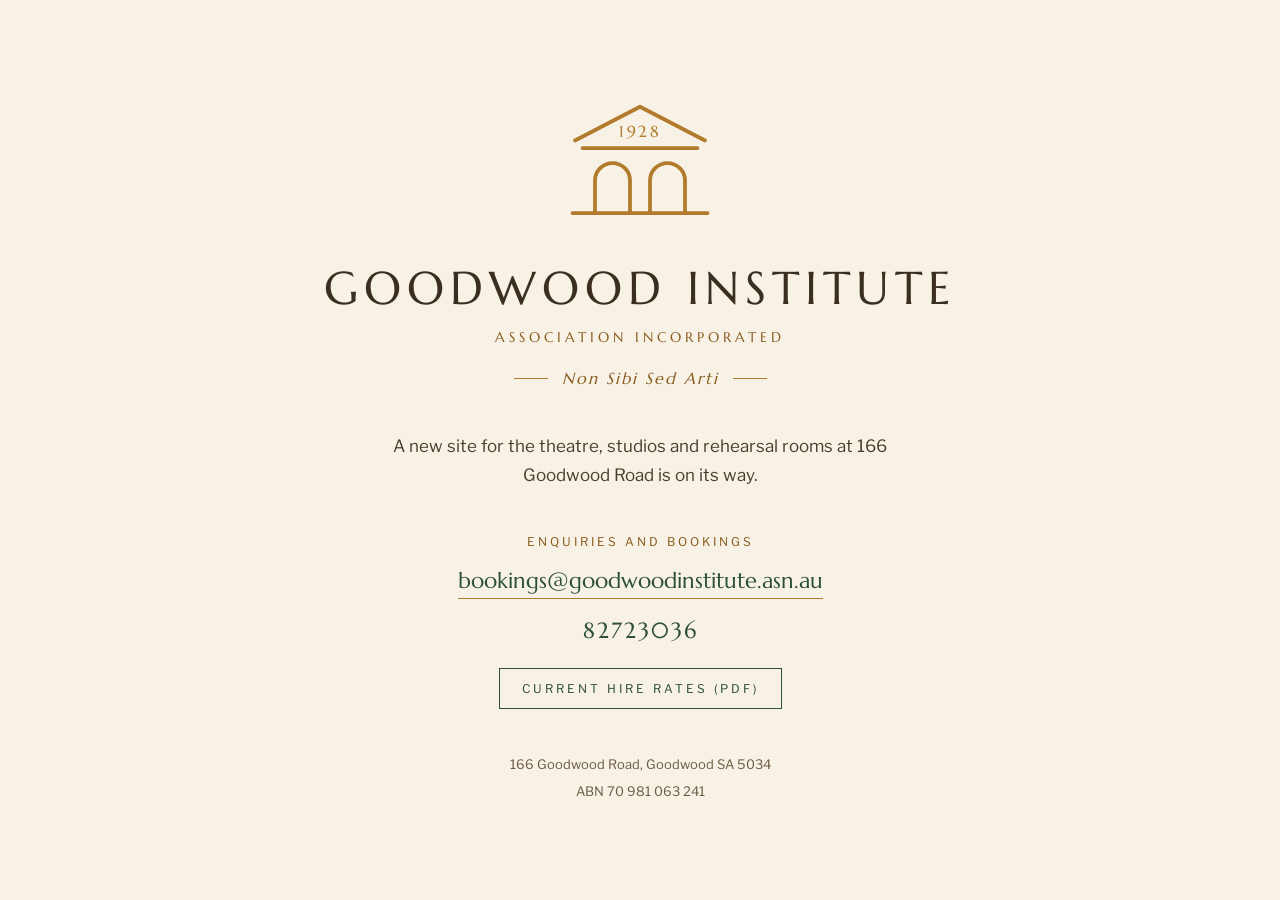
==== index.html @ aff368fc "Initial version of the site, from Claude Design (simplified into stright HTML by claude code) Signed" ====
<!DOCTYPE html>
<html lang="en">
<head>
<meta charset="utf-8">
<meta name="viewport" content="width=device-width, initial-scale=1">
<title>Goodwood Institute</title>
<meta name="description" content="Goodwood Institute: theatre, studios and rehearsal rooms at 166 Goodwood Road, Goodwood SA. Enquiries and bookings.">
<link rel="icon" href="data:image/svg+xml,%3Csvg viewBox='0 0 120 96' xmlns='http://www.w3.org/2000/svg' fill='none' stroke='%23B27A2B' stroke-width='6' stroke-linecap='round'%3E%3Cpath d='M8 34 L60 7 L112 34'/%3E%3Cpath d='M14 40 H106'/%3E%3Cpath d='M24 92 V66 A14 14 0 0 1 52 66 V92'/%3E%3Cpath d='M68 92 V66 A14 14 0 0 1 96 66 V92'/%3E%3Cpath d='M6 92 H114'/%3E%3C/svg%3E">
<link rel="preconnect" href="https://fonts.googleapis.com">
<link rel="preconnect" href="https://fonts.gstatic.com" crossorigin>
<link href="https://fonts.googleapis.com/css2?family=Marcellus&family=Libre+Franklin:wght@400;500&display=swap" rel="stylesheet">
<style>
body { margin: 0; background: #F7F2E5; color: #3A2E20; font-family: 'Libre Franklin', system-ui, sans-serif; -webkit-font-smoothing: antialiased; }
a { color: #2E4F3A; text-decoration: none; }
a:hover { color: #B27A2B; }

main { min-height: 100vh; display: flex; flex-direction: column; align-items: center; justify-content: center; gap: 44px; padding: 64px 32px; box-sizing: border-box; text-align: center; }
.serif { font-family: 'Marcellus', serif; }

.masthead { display: flex; flex-direction: column; align-items: center; gap: 14px; }
h1 { margin: 0; font-family: 'Marcellus', serif; font-weight: normal; font-size: clamp(30px, 5.6vw, 46px); line-height: 1.15; letter-spacing: 6px; }
.subtitle { font-size: clamp(11px, 1.8vw, 14px); letter-spacing: 4px; color: #8A5B1E; }
.motto { display: flex; align-items: center; gap: 14px; margin-top: 8px; font-size: 16px; font-style: italic; letter-spacing: 2px; color: #8A5B1E; }
.motto::before, .motto::after { content: ""; width: 34px; height: 1px; background: #B27A2B; }

.intro { margin: 0; max-width: 30em; font-size: 17px; line-height: 1.7; color: #4A3D2C; text-wrap: pretty; }

.contact { display: flex; flex-direction: column; align-items: center; gap: 18px; }
.label { font-size: 12px; letter-spacing: 3px; text-transform: uppercase; color: #8A5B1E; }
.contact .big { font-size: clamp(17px, 3vw, 22px); }
.email { border-bottom: 1px solid #B27A2B; padding-bottom: 4px; overflow-wrap: anywhere; }
.phone { letter-spacing: 2px; }
.button { font-size: 12px; letter-spacing: 3px; text-transform: uppercase; border: 1px solid #2E4F3A; padding: 12px 22px; margin-top: 6px; }
.button:hover { color: #F7F2E5; background: #2E4F3A; }

footer { display: flex; flex-direction: column; gap: 5px; font-size: 13px; line-height: 1.7; color: #6B5B44; }
</style>
</head>
<body>
<main>

  <svg width="150" height="120" viewBox="0 0 120 96" fill="none" role="img" aria-label="Goodwood Institute, est. 1928">
    <g stroke="#B27A2B" stroke-width="3" stroke-linecap="round" stroke-linejoin="round">
      <path d="M8 34 L60 7 L112 34"/>
      <path d="M14 40 H106"/>
      <path d="M24 92 V66 A14 14 0 0 1 52 66 V92"/>
      <path d="M68 92 V66 A14 14 0 0 1 96 66 V92"/>
      <path d="M6 92 H114"/>
    </g>
    <text x="60" y="31" text-anchor="middle" font-family="Marcellus, serif" font-size="13" letter-spacing="2" fill="#B27A2B">1928</text>
  </svg>

  <div class="masthead">
    <h1>GOODWOOD INSTITUTE</h1>
    <div class="subtitle serif">ASSOCIATION INCORPORATED</div>
    <div class="motto serif">Non Sibi Sed Arti</div>
  </div>

  <p class="intro">A new site for the theatre, studios and rehearsal rooms at 166 Goodwood Road is on its way.</p>

  <div class="contact">
    <div class="label">Enquiries and bookings</div>
    <a class="big serif email" href="mailto:bookings@goodwoodinstitute.asn.au">bookings@goodwoodinstitute.asn.au</a>
    <a class="big serif phone" href="tel:+61882723036">82723036</a>
    <a class="button" href="docs/rates-2026-2027.pdf" target="_blank" rel="noopener">Current hire rates (PDF)</a>
  </div>

  <footer>
    <div>166 Goodwood Road, Goodwood SA 5034</div>
    <div>ABN 70 981 063 241</div>
  </footer>

</main>
</body>
</html>
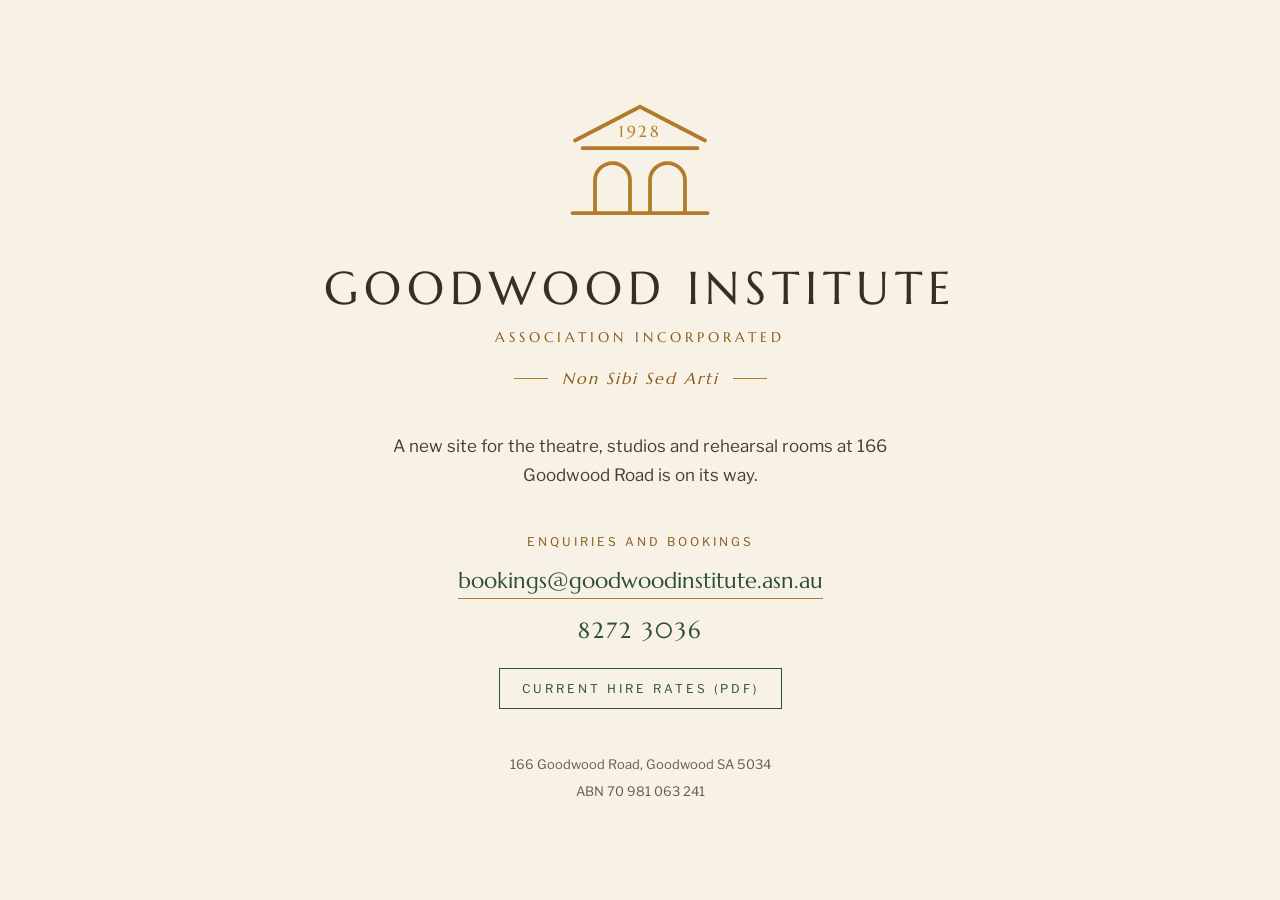
==== commit 5e161c4a: "Accessibility fixes for the placeholder page - Hover colour darkened to #8A5B1E so link text keeps A" ====
--- a/index.html
+++ b/index.html
@@ -12,28 +12,29 @@
 <style>
 body { margin: 0; background: #F7F2E5; color: #3A2E20; font-family: 'Libre Franklin', system-ui, sans-serif; -webkit-font-smoothing: antialiased; }
 a { color: #2E4F3A; text-decoration: none; }
-a:hover { color: #B27A2B; }
+a:hover { color: #8A5B1E; }
+a:focus-visible { outline: 2px solid #8A5B1E; outline-offset: 4px; }
 
 main { min-height: 100vh; display: flex; flex-direction: column; align-items: center; justify-content: center; gap: 44px; padding: 64px 32px; box-sizing: border-box; text-align: center; }
 .serif { font-family: 'Marcellus', serif; }
 
 .masthead { display: flex; flex-direction: column; align-items: center; gap: 14px; }
-h1 { margin: 0; font-family: 'Marcellus', serif; font-weight: normal; font-size: clamp(30px, 5.6vw, 46px); line-height: 1.15; letter-spacing: 6px; }
-.subtitle { font-size: clamp(11px, 1.8vw, 14px); letter-spacing: 4px; color: #8A5B1E; }
-.motto { display: flex; align-items: center; gap: 14px; margin-top: 8px; font-size: 16px; font-style: italic; letter-spacing: 2px; color: #8A5B1E; }
+h1 { margin: 0; font-family: 'Marcellus', serif; font-weight: normal; font-size: clamp(1.875rem, 5.6vw, 2.875rem); line-height: 1.15; letter-spacing: 6px; text-transform: uppercase; }
+.subtitle { font-size: clamp(0.6875rem, 1.8vw, 0.875rem); letter-spacing: 4px; text-transform: uppercase; color: #8A5B1E; }
+.motto { display: flex; align-items: center; gap: 14px; margin-top: 8px; font-size: 1rem; font-style: italic; letter-spacing: 2px; color: #8A5B1E; }
 .motto::before, .motto::after { content: ""; width: 34px; height: 1px; background: #B27A2B; }
 
-.intro { margin: 0; max-width: 30em; font-size: 17px; line-height: 1.7; color: #4A3D2C; text-wrap: pretty; }
+.intro { margin: 0; max-width: 30em; font-size: 1.0625rem; line-height: 1.7; color: #4A3D2C; text-wrap: pretty; }
 
 .contact { display: flex; flex-direction: column; align-items: center; gap: 18px; }
-.label { font-size: 12px; letter-spacing: 3px; text-transform: uppercase; color: #8A5B1E; }
-.contact .big { font-size: clamp(17px, 3vw, 22px); }
+.label { font-size: 0.75rem; letter-spacing: 3px; text-transform: uppercase; color: #8A5B1E; }
+.contact .big { font-size: clamp(1.0625rem, 3vw, 1.375rem); }
 .email { border-bottom: 1px solid #B27A2B; padding-bottom: 4px; overflow-wrap: anywhere; }
 .phone { letter-spacing: 2px; }
-.button { font-size: 12px; letter-spacing: 3px; text-transform: uppercase; border: 1px solid #2E4F3A; padding: 12px 22px; margin-top: 6px; }
+.button { font-size: 0.75rem; letter-spacing: 3px; text-transform: uppercase; border: 1px solid #2E4F3A; padding: 12px 22px; margin-top: 6px; }
 .button:hover { color: #F7F2E5; background: #2E4F3A; }
 
-footer { display: flex; flex-direction: column; gap: 5px; font-size: 13px; line-height: 1.7; color: #6B5B44; }
+footer { display: flex; flex-direction: column; gap: 5px; font-size: 0.8125rem; line-height: 1.7; color: #6B5B44; }
 </style>
 </head>
 <body>
@@ -51,9 +52,9 @@
   </svg>
 
   <div class="masthead">
-    <h1>GOODWOOD INSTITUTE</h1>
-    <div class="subtitle serif">ASSOCIATION INCORPORATED</div>
-    <div class="motto serif">Non Sibi Sed Arti</div>
+    <h1>Goodwood Institute</h1>
+    <div class="subtitle serif">Association Incorporated</div>
+    <div class="motto serif" lang="la">Non Sibi Sed Arti</div>
   </div>
 
   <p class="intro">A new site for the theatre, studios and rehearsal rooms at 166 Goodwood Road is on its way.</p>
@@ -61,8 +62,8 @@
   <div class="contact">
     <div class="label">Enquiries and bookings</div>
     <a class="big serif email" href="mailto:bookings@goodwoodinstitute.asn.au">bookings@goodwoodinstitute.asn.au</a>
-    <a class="big serif phone" href="tel:+61882723036">82723036</a>
-    <a class="button" href="docs/rates-2026-2027.pdf" target="_blank" rel="noopener">Current hire rates (PDF)</a>
+    <a class="big serif phone" href="tel:+61882723036">8272 3036</a>
+    <a class="button" href="docs/rates-2026-2027.pdf">Current hire rates (PDF)</a>
   </div>
 
   <footer>
